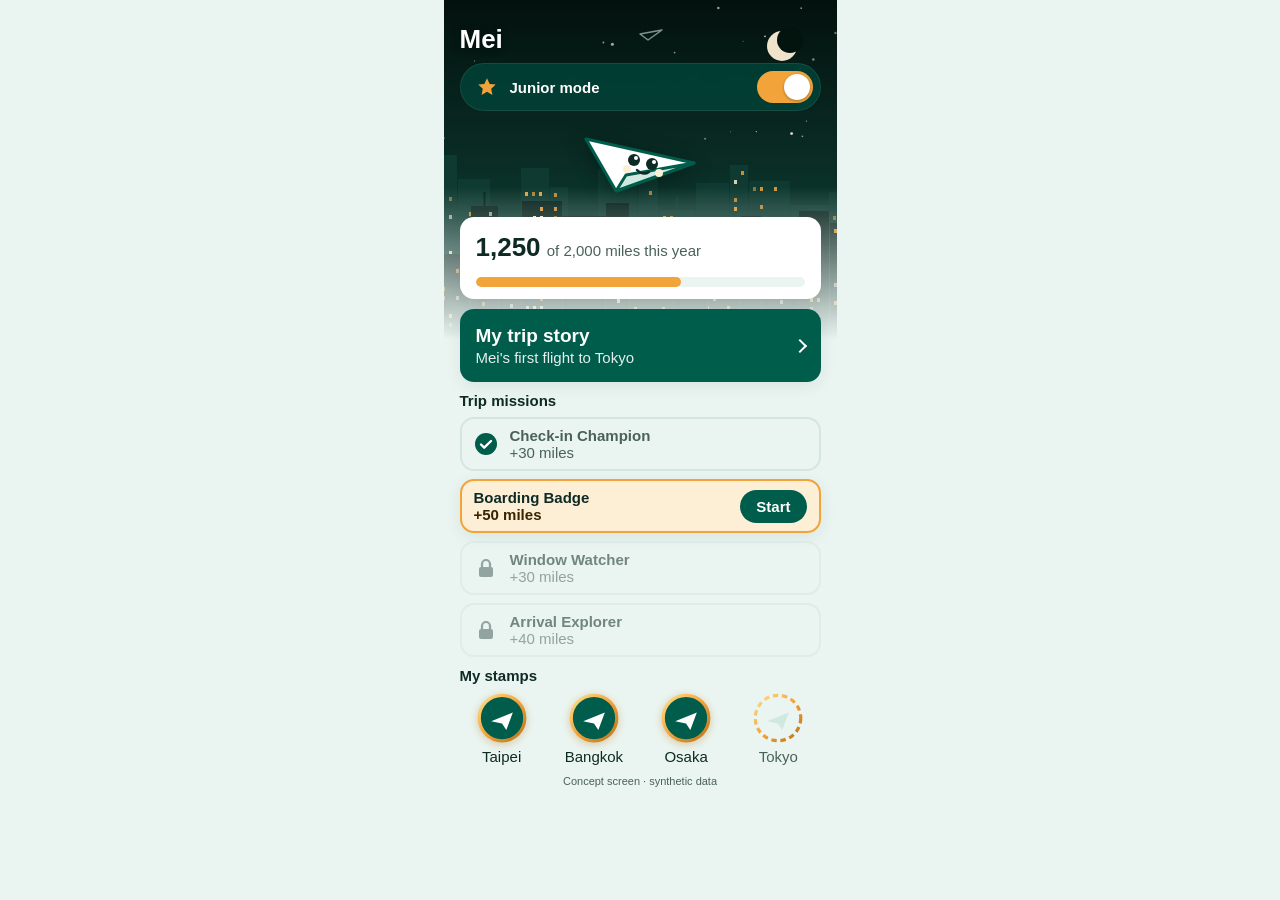
==== prototype/index.html @ 51169e26 "M1: home screen" ====
<!doctype html>
<html lang="en">
<head>
  <meta charset="utf-8">
  <meta name="viewport" content="width=device-width, initial-scale=1, viewport-fit=cover">
  <title>Little Explorers</title>
  <link rel="stylesheet" href="../shared/tokens.css">
  <script src="../shared/data.js"></script>
  <style>
    *, *::before, *::after { box-sizing: border-box; }
    html, body { overflow-x: hidden; }
    h1, h2, p, ul, figure { margin: 0; }
    ul { padding: 0; list-style: none; }
    a { color: inherit; text-decoration: none; -webkit-tap-highlight-color: transparent; }

    #app { max-width: 393px; margin: 0 auto; }
    [data-screen] { padding: var(--space-4) var(--space-4) var(--space-3); }
    [data-screen="home"]:not([hidden]) { display: flex; flex-direction: column; gap: 10px; }

    /* Night-city hero background, fading into the page */
    [data-screen="home"] { position: relative; }
    [data-screen="home"] > * { position: relative; z-index: 1; }
    [data-screen="home"] > .hero-bg {
      position: absolute; z-index: 0; top: 0; left: 0; width: 100%; height: 340px;
      -webkit-mask-image: linear-gradient(to bottom, #000 55%, transparent);
              mask-image: linear-gradient(to bottom, #000 55%, transparent);
    }

    /* Header */
    .hero { display: flex; flex-direction: column; gap: var(--space-2); padding-top: var(--space-2); }
    .member-name { font-size: var(--fs-xl); font-weight: 800; color: var(--text-on-primary); text-shadow: 0 2px 8px rgba(0,0,0,.4); }
    .mode-bar {
      display: flex; align-items: center; gap: var(--space-3);
      padding: var(--space-2) var(--space-2) var(--space-2) var(--space-4);
      border-radius: var(--radius-pill);
      background: rgba(0, 70, 58, .78); -webkit-backdrop-filter: blur(6px); backdrop-filter: blur(6px);
      box-shadow: inset 0 0 0 1px rgba(255,255,255,.08);
      color: var(--text-on-primary); font-size: var(--fs-md); font-weight: 700;
    }
    .mode-star { flex: none; }
    #mode-label { flex: 1; }

    /* Toggle switch */
    .switch {
      flex: none; position: relative; width: 56px; height: 32px; padding: 0; border: 0; cursor: pointer;
      border-radius: var(--radius-pill); background: rgba(255,255,255,.28);
      transition: background .2s ease; -webkit-tap-highlight-color: transparent;
    }
    .switch .knob {
      position: absolute; top: 3px; left: 3px; width: 26px; height: 26px; border-radius: 50%;
      background: #fff; box-shadow: 0 1px 3px rgba(0,0,0,.3); transition: transform .2s ease;
    }
    .switch[aria-checked="true"] { background: var(--color-accent); }
    .switch[aria-checked="true"] .knob { transform: translateX(24px); }
    .switch:focus-visible { outline: 2px solid #fff; outline-offset: 2px; }

    /* Junior mode off: dim the junior content */
    /* Fade card contents, not cards, so the hero never shows through */
    .miles-card, .story-card, .missions, .stamps { transition: filter .2s ease; }
    :is(.miles-card, .story-card, .missions, .stamps) > * { transition: opacity .2s ease; }
    .junior-off :is(.miles-card, .story-card, .missions, .stamps) { filter: grayscale(1); pointer-events: none; }
    .junior-off :is(.miles-card, .story-card, .missions, .stamps) > * { opacity: .4; }
    .junior-off .story-card { background: var(--color-border); color: var(--text-strong); box-shadow: none; }

    /* Pip */
    .companion { display: flex; justify-content: center; margin-top: calc(-1 * var(--space-1)); }
    .pip { filter: drop-shadow(0 4px 10px rgba(0,0,0,.35)); }
    .pip { display: block; width: 120px; height: auto; }

    /* Cards */
    .miles-card, .mission, .story-card { border-radius: var(--radius-md); }
    .miles-card { background: var(--color-card); box-shadow: var(--shadow-card); padding: var(--space-3) var(--space-4); }
    .miles-line { font-size: var(--fs-md); color: var(--text-muted); line-height: 1.4; }
    .miles-line strong { font-size: var(--fs-xl); font-weight: 800; color: var(--text-strong); margin-right: 2px; }
    .progress { margin-top: var(--space-3); height: 10px; border-radius: var(--radius-pill); background: var(--color-bg); overflow: hidden; }
    .progress-fill { height: 100%; border-radius: inherit; background: var(--color-accent); }

    .story-card {
      position: relative; display: block;
      background: var(--color-primary); color: var(--text-on-primary);
      padding: var(--space-4) var(--space-6) var(--space-4) var(--space-4);
      box-shadow: var(--shadow-card);
    }
    .story-card::after {
      content: ""; position: absolute; right: var(--space-4); top: 50%;
      width: 10px; height: 10px; border: solid currentColor; border-width: 0 2.5px 2.5px 0;
      transform: translateY(-50%) rotate(-45deg);
    }
    .story-card:active { background: var(--color-primary-dark); }
    .story-card h2 { font-size: var(--fs-lg); font-weight: 700; }
    .story-card p { font-size: var(--fs-md); opacity: .9; margin-top: 2px; }

    /* Section headings */
    .missions h2, .stamps h2 { font-size: var(--fs-md); font-weight: 700; color: var(--text-strong); margin-bottom: var(--space-2); }

    /* Missions */
    .mission-list { display: flex; flex-direction: column; gap: var(--space-2); }
    .mission {
      display: flex; align-items: center; gap: var(--space-3);
      min-height: 52px; padding: var(--space-2) var(--space-3);
      background: var(--color-card); border: 2px solid transparent;
    }
    .mission .icon { flex: none; }
    .mission-body { flex: 1; min-width: 0; display: flex; flex-direction: column; }
    .mission-title { font-size: var(--fs-md); font-weight: 600; color: var(--text-strong); }
    .mission-reward { font-size: var(--fs-md); color: var(--text-muted); }

    .mission--done { background: transparent; border-color: var(--color-border); }
    .mission--done .icon { color: var(--color-primary); }
    .mission--done .mission-title { color: var(--text-muted); }

    .mission--ready { background: var(--color-accent-soft); border-color: var(--color-accent); box-shadow: var(--shadow-card); }
    .mission--ready .mission-title { font-weight: 700; }
    .mission--ready .mission-reward { color: var(--text-on-accent); font-weight: 600; }
    .btn-start {
      flex: none; font-size: var(--fs-md); font-weight: 700;
      background: var(--color-primary); color: var(--text-on-primary);
      padding: var(--space-2) var(--space-4); border-radius: var(--radius-pill);
    }
    .btn-start:active { background: var(--color-primary-dark); }

    .mission--locked { background: transparent; border-color: var(--color-border); opacity: .55; }
    .mission--locked .icon { color: var(--text-muted); }

    /* Stamps */
    .stamp-row { display: grid; grid-template-columns: repeat(4, 1fr); gap: var(--space-2); }
    .stamp { display: flex; flex-direction: column; align-items: center; gap: var(--space-1); }
    .stamp-icon { width: 52px; height: 52px; overflow: visible; }
    .stamp-icon circle { stroke: url(#gold); stroke-width: 3; }
    .stamp--collected .stamp-icon { filter: drop-shadow(0 2px 4px rgba(184,116,26,.35)); }
    .stamp--collected .stamp-icon circle { fill: var(--color-primary); }
    .stamp--collected .stamp-icon path { fill: var(--text-on-primary); }
    .stamp--open .stamp-icon circle { fill: none; stroke-dasharray: 5 3.5; }
    .stamp--open .stamp-icon path { fill: var(--color-primary-soft); }
    .stamp-city { font-size: var(--fs-md); color: var(--text-strong); }
    .stamp--open .stamp-city { color: var(--text-muted); }

    .concept { text-align: center; font-size: var(--fs-xs); color: var(--text-muted); }
  </style>
</head>
<body>
<svg width="0" height="0" style="position:absolute" aria-hidden="true">
  <defs>
    <linearGradient id="gold" x1="0" y1="0" x2="1" y2="1">
      <stop offset="0" stop-color="#ffe08a"/>
      <stop offset=".5" stop-color="#f2a33a"/>
      <stop offset="1" stop-color="#b8741a"/>
    </linearGradient>
  </defs>
</svg>
<main id="app">

  <!-- ===== #home ===== -->
  <section data-screen="home" hidden>
    <svg class="hero-bg" viewBox="0 0 393 340" preserveAspectRatio="xMidYMin slice" aria-hidden="true">
      <defs>
        <linearGradient id="sky" x1="0" y1="0" x2="0" y2="1">
          <stop offset="0" stop-color="#03110d"/>
          <stop offset=".55" stop-color="#0a3129"/>
          <stop offset="1" stop-color="#14503f"/>
        </linearGradient>
      </defs>
      <rect width="393" height="340" fill="url(#sky)"/>
      <g class="stars" fill="#fdeed6"></g>
      <circle cx="338" cy="46" r="15" fill="#fdeed6" opacity=".95"/>
      <circle cx="346" cy="40" r="13" fill="#03130e"/>
      <g fill="none" stroke="#cfe8e0" stroke-width="1.4" stroke-linejoin="round" opacity=".6">
        <path d="M196 34 l22 -4 l-14 10 z"/>
      </g>
      <g class="city"></g>
    </svg>

    <header class="hero">
      <h1 class="member-name" data-bind="member.name"></h1>
      <div class="mode-bar">
        <svg class="mode-star" viewBox="0 0 24 24" width="22" height="22" aria-hidden="true"><path d="M12 2.5l2.9 6.1 6.6.8-4.9 4.6 1.3 6.6L12 17.3l-5.9 3.3 1.3-6.6-4.9-4.6 6.6-.8z" fill="#f2a33a"/></svg>
        <span id="mode-label" data-bind="labels.juniorMode"></span>
        <button class="switch" type="button" role="switch" aria-checked="true" aria-labelledby="mode-label"><span class="knob"></span></button>
      </div>
    </header>

    <figure class="companion">
      <svg class="pip" viewBox="0 0 120 90" width="120" role="img">
        <polygon points="6,22 114,46 36,74" fill="#fff" stroke="#005d4b" stroke-width="3" stroke-linejoin="round"/>
        <polygon points="36,74 114,46 46,58" fill="#cfe8e0" stroke="#005d4b" stroke-width="3" stroke-linejoin="round"/>
        <circle cx="47" cy="52" r="4" fill="#fdeed6"/>
        <circle cx="79" cy="56" r="4" fill="#fdeed6"/>
        <circle cx="54" cy="43" r="6" fill="#0f2a24"/>
        <circle cx="72" cy="47" r="6" fill="#0f2a24"/>
        <circle cx="56" cy="41" r="2" fill="#fff"/>
        <circle cx="74" cy="45" r="2" fill="#fff"/>
        <path d="M57 53 Q63 59 69 55" fill="none" stroke="#0f2a24" stroke-width="2.4" stroke-linecap="round"/>
      </svg>
    </figure>

    <section class="miles-card">
      <p class="miles-line">
        <strong data-bind="miles.before"></strong>
        <span data-bind="labels.milesOf"></span>
        <span data-bind="miles.annualCap"></span>
        <span data-bind="labels.milesThisYear"></span>
      </p>
      <div class="progress" role="progressbar" aria-valuemin="0"><div class="progress-fill"></div></div>
    </section>

    <a class="story-card" href="#story">
      <h2 data-bind="labels.tripStory"></h2>
      <p data-bind="trip.label"></p>
    </a>

    <section class="missions">
      <h2 data-bind="labels.missionsTitle"></h2>
      <ul class="mission-list"></ul>
    </section>

    <section class="stamps">
      <h2 data-bind="labels.stampsTitle"></h2>
      <ul class="stamp-row"></ul>
    </section>

    <p class="concept" data-bind="labels.concept"></p>
  </section>

  <!-- ===== #story (later milestone) ===== -->
  <section data-screen="story" hidden></section>

  <!-- ===== #mission (later milestone) ===== -->
  <section data-screen="mission" hidden></section>

</main>

<script>
(function () {
  var D = window.DATA;
  var SCREENS = ["home", "story", "mission"];

  var ICONS = {
    done: '<svg class="icon" viewBox="0 0 24 24" width="24" height="24" aria-hidden="true"><circle cx="12" cy="12" r="11" fill="currentColor"/><path d="M7 12.5l3.2 3.2L17 9" fill="none" stroke="#fff" stroke-width="2.4" stroke-linecap="round" stroke-linejoin="round"/></svg>',
    locked: '<svg class="icon" viewBox="0 0 24 24" width="24" height="24" aria-hidden="true"><rect x="5" y="11" width="14" height="10" rx="2" fill="currentColor"/><path d="M8 11V8a4 4 0 0 1 8 0v3" fill="none" stroke="currentColor" stroke-width="2.2"/></svg>',
    ready: '',
    stamp: '<svg class="stamp-icon" viewBox="0 0 48 48" width="48" height="48" aria-hidden="true"><circle cx="24" cy="24" r="21"/><path d="M14 27l20-8-6 16-4-6z"/></svg>'
  };

  function get(path) {
    return path.split(".").reduce(function (o, k) { return o == null ? o : o[k]; }, D);
  }

  function el(tag, cls, text) {
    var n = document.createElement(tag);
    if (cls) n.className = cls;
    if (text != null) n.textContent = text;
    return n;
  }

  function renderHome() {
    var root = document.querySelector('[data-screen="home"]');

    root.querySelectorAll("[data-bind]").forEach(function (n) {
      var v = get(n.getAttribute("data-bind"));
      n.textContent = typeof v === "number" ? v.toLocaleString("en") : v;
    });

    root.querySelector(".pip").setAttribute("aria-label", D.companion.name);

    var bar = root.querySelector(".progress");
    bar.setAttribute("aria-valuenow", D.miles.before);
    bar.setAttribute("aria-valuemax", D.miles.annualCap);
    bar.firstElementChild.style.width = (D.miles.before / D.miles.annualCap * 100) + "%";

    var list = root.querySelector(".mission-list");
    list.innerHTML = "";
    D.missions.forEach(function (m) {
      var li = el("li", "mission mission--" + m.status);
      li.innerHTML = ICONS[m.status] || "";
      var body = el("div", "mission-body");
      body.appendChild(el("span", "mission-title", m.title));
      body.appendChild(el("span", "mission-reward", "+" + m.reward + " " + D.labels.milesUnit));
      li.appendChild(body);
      if (m.status === "ready") {
        var btn = el("a", "btn-start", D.labels.start);
        btn.href = "#mission";
        li.appendChild(btn);
      }
      list.appendChild(li);
    });

    var row = root.querySelector(".stamp-row");
    row.innerHTML = "";
    D.stamps.forEach(function (s) {
      var li = el("li", "stamp " + (s.collected ? "stamp--collected" : "stamp--open"));
      li.innerHTML = ICONS.stamp;
      li.appendChild(el("span", "stamp-city", s.city));
      row.appendChild(li);
    });
  }

  // Night-city skyline: deterministic pseudo-random so every load looks the same
  function drawCity() {
    var svg = document.querySelector(".hero-bg");
    if (!svg || svg.getAttribute("data-drawn")) return;
    var seed = 7;
    function rnd() { seed = (seed * 16807) % 2147483647; return seed / 2147483647; }
    var NS = "http://www.w3.org/2000/svg";
    function add(parent, tag, attrs) {
      var n = document.createElementNS(NS, tag);
      for (var k in attrs) n.setAttribute(k, attrs[k]);
      parent.appendChild(n);
      return n;
    }

    var stars = svg.querySelector(".stars");
    for (var i = 0; i < 26; i++) {
      add(stars, "circle", { cx: (rnd() * 393).toFixed(1), cy: (rnd() * 150).toFixed(1),
        r: (0.5 + rnd() * 1.1).toFixed(2), opacity: (0.35 + rnd() * 0.6).toFixed(2) });
    }

    var city = svg.querySelector(".city");
    [{ fill: "#0e3a31", base: 190, spread: 70, lit: 0.18 },
     { fill: "#05201a", base: 230, spread: 80, lit: 0.3 }].forEach(function (layer) {
      var g = add(city, "g", { fill: layer.fill });
      var x = -6;
      while (x < 393) {
        var w = 18 + Math.floor(rnd() * 26);
        var top = layer.base + Math.floor(rnd() * layer.spread) - layer.spread / 2;
        add(g, "rect", { x: x, y: top, width: w, height: 340 - top });
        if (rnd() < 0.15) add(g, "rect", { x: x + w / 2 - 1, y: top - 14, width: 2, height: 14 });
        for (var wy = top + 6; wy < 330; wy += 9) {
          for (var wx = x + 4; wx < x + w - 5; wx += 7) {
            if (rnd() < layer.lit) {
              add(g, "rect", { x: wx, y: wy, width: 3, height: 4,
                fill: rnd() < 0.7 ? "#f2a33a" : "#fdeed6", opacity: (0.5 + rnd() * 0.5).toFixed(2) });
            }
          }
        }
        x += w + 1;
      }
    });
    svg.setAttribute("data-drawn", "1");
  }

  var juniorOn = true;
  function applyJunior() {
    var home = document.querySelector('[data-screen="home"]');
    home.classList.toggle("junior-off", !juniorOn);
    home.querySelector(".switch").setAttribute("aria-checked", String(juniorOn));
  }
  document.addEventListener("click", function (e) {
    if (!e.target.closest(".switch")) return;
    juniorOn = !juniorOn;
    applyJunior();
  });

  function show() {
    var name = location.hash.slice(1);
    if (SCREENS.indexOf(name) === -1) name = "home";
    document.querySelectorAll("[data-screen]").forEach(function (s) {
      s.hidden = s.getAttribute("data-screen") !== name;
    });
    if (name === "home") { drawCity(); renderHome(); applyJunior(); }
    window.scrollTo(0, 0);
  }

  document.addEventListener("DOMContentLoaded", show);
  window.addEventListener("hashchange", show);
})();
</script>
</body>
</html>
---- shared/tokens.css ----
/* Little Explorers design tokens (concept prototype) */
:root {
  /* Brand palette */
  --color-primary: #005d4b;        /* deep green */
  --color-primary-dark: #00463a;
  --color-primary-soft: #cfe8e0;
  --color-bg: #eaf5f1;             /* light mint */
  --color-card: #ffffff;
  --color-accent: #f2a33a;         /* warm amber: rewards / miles */
  --color-accent-soft: #fdeed6;
  --color-border: #d3e6df;

  /* Text */
  --text-strong: #0f2a24;
  --text-body: #26403a;
  --text-muted: #4a615b;
  --text-on-primary: #ffffff;
  --text-on-accent: #3a2400;

  /* Radius */
  --radius-sm: 8px;
  --radius-md: 14px;
  --radius-lg: 22px;
  --radius-pill: 999px;

  /* Spacing scale */
  --space-1: 4px;
  --space-2: 8px;
  --space-3: 12px;
  --space-4: 16px;
  --space-5: 24px;
  --space-6: 32px;

  /* Elevation */
  --shadow-card: 0 4px 16px rgba(15, 42, 36, 0.08);

  /* Type */
  --font-sans: -apple-system, "Segoe UI", Roboto, sans-serif;
  --fs-xs: 11px;
  --fs-sm: 13px;
  --fs-md: 15px;
  --fs-lg: 19px;
  --fs-xl: 26px;
}

body {
  margin: 0;
  font-family: var(--font-sans);
  font-size: var(--fs-md);
  background: var(--color-bg);
  color: var(--text-body);
  -webkit-font-smoothing: antialiased;
}
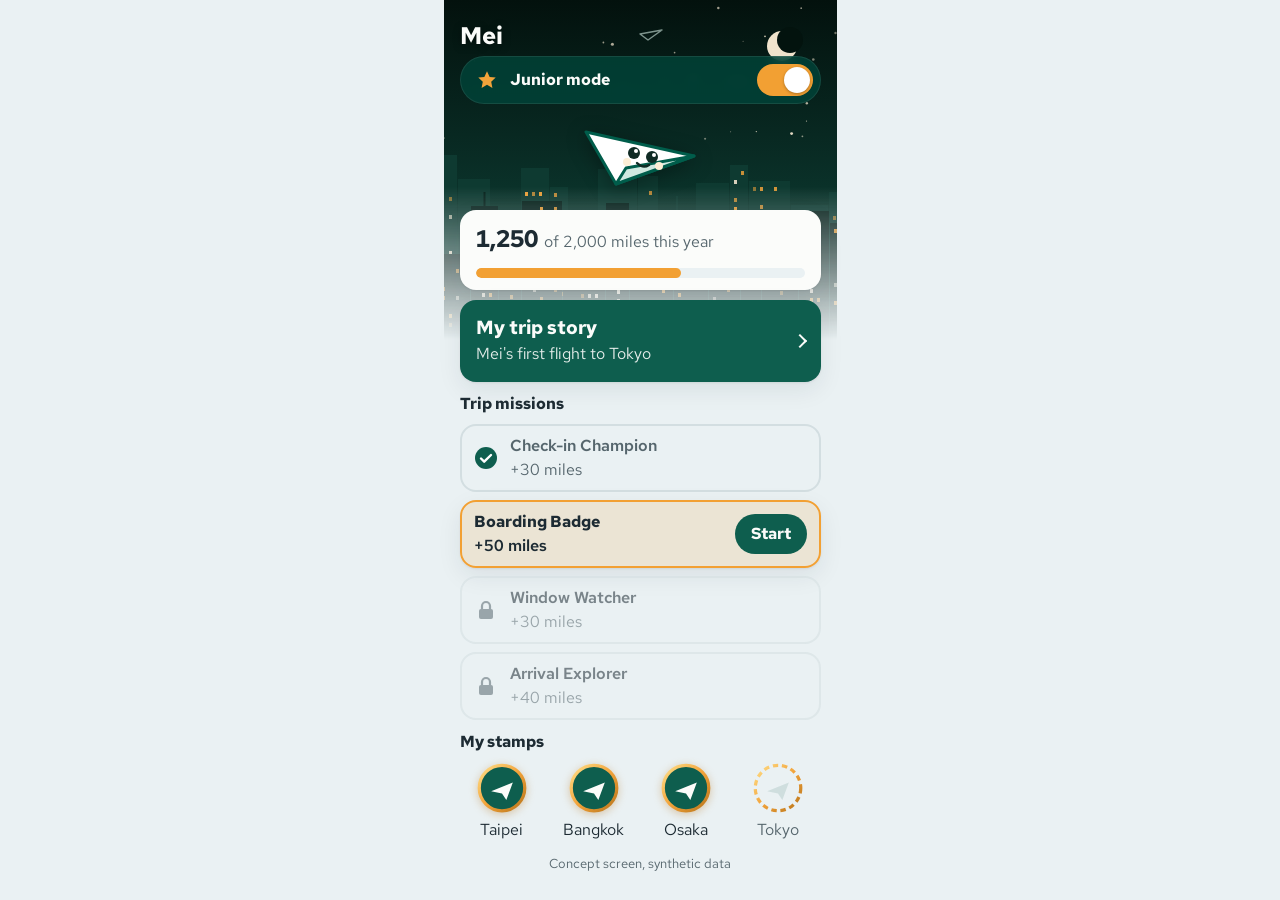
==== commit 8dd85017: "design: DESIGN.md, fonts, tokens" ====
--- a/prototype/index.html
+++ b/prototype/index.html
@@ -3,7 +3,12 @@
 <head>
   <meta charset="utf-8">
   <meta name="viewport" content="width=device-width, initial-scale=1, viewport-fit=cover">
+  <meta name="apple-mobile-web-app-capable" content="yes">
+  <meta name="mobile-web-app-capable" content="yes">
+  <meta name="apple-mobile-web-app-status-bar-style" content="black-translucent">
+  <meta name="theme-color" content="#03110d">
   <title>Little Explorers</title>
+  <link rel="stylesheet" href="../shared/fonts.css">
   <link rel="stylesheet" href="../shared/tokens.css">
   <script src="../shared/data.js"></script>
   <style>
@@ -14,14 +19,33 @@
     a { color: inherit; text-decoration: none; -webkit-tap-highlight-color: transparent; }
 
     #app { max-width: 393px; margin: 0 auto; }
-    [data-screen] { padding: var(--space-4) var(--space-4) var(--space-3); }
+    /* Safe-area aware padding: env() is 0 in a normal browser, so layout is unchanged there */
+    [data-screen] {
+      padding:
+        calc(var(--space-4) + env(safe-area-inset-top, 0px))
+        max(var(--space-4), env(safe-area-inset-right, 0px))
+        calc(var(--space-3) + env(safe-area-inset-bottom, 0px))
+        max(var(--space-4), env(safe-area-inset-left, 0px));
+    }
+
+    /* 200ms slide between screens */
+    @keyframes slide-fwd { from { transform: translateX(40px); opacity: 0; } to { transform: none; opacity: 1; } }
+    @keyframes slide-back { from { transform: translateX(-40px); opacity: 0; } to { transform: none; opacity: 1; } }
+    .slide-fwd { animation: slide-fwd .2s ease-out; }
+    .slide-back { animation: slide-back .2s ease-out; }
+    @media (prefers-reduced-motion: reduce) { .slide-fwd, .slide-back { animation: none; } }
+
+    /* Subtle pressed state on everything tappable */
+    .story-card, .btn-start, .btn-back, .btn-done, .switch { transition: transform .1s ease, background .2s ease; }
+    :is(.story-card, .btn-start, .btn-back, .btn-done, .switch):active { transform: scale(.97); }
+    .btn-back:active { background: var(--color-border); }
     [data-screen="home"]:not([hidden]) { display: flex; flex-direction: column; gap: 10px; }
 
     /* Night-city hero background, fading into the page */
     [data-screen="home"] { position: relative; }
     [data-screen="home"] > * { position: relative; z-index: 1; }
     [data-screen="home"] > .hero-bg {
-      position: absolute; z-index: 0; top: 0; left: 0; width: 100%; height: 340px;
+      position: absolute; z-index: 0; top: 0; left: 0; width: 100%; height: calc(340px + env(safe-area-inset-top, 0px));
       -webkit-mask-image: linear-gradient(to bottom, #000 55%, transparent);
               mask-image: linear-gradient(to bottom, #000 55%, transparent);
     }
@@ -135,7 +159,41 @@
     .stamp-city { font-size: var(--fs-md); color: var(--text-strong); }
     .stamp--open .stamp-city { color: var(--text-muted); }
 
-    .concept { text-align: center; font-size: var(--fs-xs); color: var(--text-muted); }
+    .concept { text-align: center; font-size: var(--fs-sm); color: var(--text-muted); }
+
+    /* Story */
+    [data-screen="story"]:not([hidden]),
+    [data-screen="mission"]:not([hidden]) { display: flex; flex-direction: column; gap: var(--space-4); }
+    .btn-back {
+      align-self: flex-start; display: inline-flex; align-items: center; gap: var(--space-2);
+      min-height: 44px; padding: var(--space-2) var(--space-4) var(--space-2) var(--space-3);
+      border-radius: var(--radius-pill); background: var(--color-card); box-shadow: var(--shadow-card);
+      font-size: var(--fs-md); font-weight: 700; color: var(--text-strong);
+    }
+    .btn-back::before {
+      content: ""; width: 9px; height: 9px; border: solid currentColor; border-width: 0 0 2.5px 2.5px;
+      transform: rotate(45deg); margin-left: 4px;
+    }
+    .story-art svg { display: block; width: 100%; height: auto; border-radius: var(--radius-md); box-shadow: var(--shadow-card); }
+    .story-title { font-size: var(--fs-xl); font-weight: 800; color: var(--text-strong); line-height: 1.2; }
+    .story-text { font-size: 21px; line-height: 1.55; color: var(--text-strong); }
+
+    /* Mission complete */
+    .mission-hero { display: flex; flex-direction: column; align-items: center; gap: var(--space-3); text-align: center; padding-top: var(--space-6); }
+    .burst { filter: drop-shadow(0 6px 14px rgba(184,116,26,.35)); }
+    .mission-heading { font-size: var(--fs-xl); font-weight: 800; color: var(--text-strong); line-height: 1.2; }
+    .reward-badge {
+      font-size: var(--fs-lg); font-weight: 800; color: var(--text-on-accent);
+      background: var(--color-accent-soft); border: 2px solid var(--color-accent);
+      padding: var(--space-2) var(--space-4); border-radius: var(--radius-pill);
+    }
+    .miles-count { font-variant-numeric: tabular-nums; }
+    .btn-done {
+      display: flex; align-items: center; justify-content: center; min-height: 52px;
+      font-size: var(--fs-lg); font-weight: 700; border-radius: var(--radius-pill);
+      background: var(--color-primary); color: var(--text-on-primary); box-shadow: var(--shadow-card);
+    }
+    .btn-done:active { background: var(--color-primary-dark); }
   </style>
 </head>
 <body>
@@ -221,11 +279,82 @@
     <p class="concept" data-bind="labels.concept"></p>
   </section>
 
-  <!-- ===== #story (later milestone) ===== -->
-  <section data-screen="story" hidden></section>
-
-  <!-- ===== #mission (later milestone) ===== -->
-  <section data-screen="mission" hidden></section>
+  <!-- ===== #story ===== -->
+  <section data-screen="story" hidden>
+    <a class="btn-back" href="#home" data-bind="labels.back"></a>
+
+    <figure class="story-art">
+      <svg viewBox="0 0 361 220" role="img">
+        <defs>
+          <linearGradient id="day-sky" x1="0" y1="0" x2="0" y2="1">
+            <stop offset="0" stop-color="#7cc6e0"/>
+            <stop offset="1" stop-color="#d9f0f4"/>
+          </linearGradient>
+        </defs>
+        <rect width="361" height="220" fill="url(#day-sky)"/>
+        <circle cx="306" cy="44" r="22" fill="#ffe08a"/>
+        <g fill="#fff" opacity=".7">
+          <ellipse cx="70" cy="60" rx="34" ry="11"/>
+          <ellipse cx="92" cy="52" rx="20" ry="12"/>
+          <ellipse cx="236" cy="96" rx="28" ry="9"/>
+        </g>
+        <!-- Pip, tilted upward, with a little motion trail -->
+        <g fill="none" stroke="#fff" stroke-width="3" stroke-linecap="round" stroke-dasharray="2 9" opacity=".9">
+          <path d="M30 150 Q80 120 120 128"/>
+        </g>
+        <g class="story-pip" transform="translate(112 74) rotate(-12 60 45)">
+          <polygon points="6,22 114,46 36,74" fill="#fff" stroke="#005d4b" stroke-width="3" stroke-linejoin="round"/>
+          <polygon points="36,74 114,46 46,58" fill="#cfe8e0" stroke="#005d4b" stroke-width="3" stroke-linejoin="round"/>
+          <circle cx="47" cy="52" r="4" fill="#fdeed6"/>
+          <circle cx="79" cy="56" r="4" fill="#fdeed6"/>
+          <circle cx="54" cy="43" r="6" fill="#0f2a24"/>
+          <circle cx="72" cy="47" r="6" fill="#0f2a24"/>
+          <circle cx="56" cy="41" r="2" fill="#fff"/>
+          <circle cx="74" cy="45" r="2" fill="#fff"/>
+          <path d="M57 53 Q63 59 69 55" fill="none" stroke="#0f2a24" stroke-width="2.4" stroke-linecap="round"/>
+        </g>
+        <g fill="#fff">
+          <ellipse cx="40" cy="214" rx="70" ry="30"/>
+          <ellipse cx="130" cy="200" rx="56" ry="30"/>
+          <ellipse cx="220" cy="214" rx="64" ry="28"/>
+          <ellipse cx="310" cy="202" rx="66" ry="32"/>
+          <rect y="206" width="361" height="14"/>
+        </g>
+      </svg>
+    </figure>
+
+    <h1 class="story-title" data-bind="story.title"></h1>
+    <p class="story-text" data-bind="story.text"></p>
+
+    <p class="concept" data-bind="labels.concept"></p>
+  </section>
+
+  <!-- ===== #mission ===== -->
+  <section data-screen="mission" hidden>
+    <div class="mission-hero">
+      <svg class="burst" viewBox="0 0 120 120" width="120" height="120" aria-hidden="true">
+        <circle cx="60" cy="60" r="50" fill="url(#gold)"/>
+        <circle cx="60" cy="60" r="40" fill="var(--color-primary)"/>
+        <path d="M42 61l12 12 24-26" fill="none" stroke="#fff" stroke-width="8" stroke-linecap="round" stroke-linejoin="round"/>
+      </svg>
+      <h1 class="mission-heading" data-bind="labels.missionComplete"></h1>
+      <span class="reward-badge"></span>
+    </div>
+
+    <section class="miles-card">
+      <p class="miles-line">
+        <strong class="miles-count"></strong>
+        <span data-bind="labels.milesOf"></span>
+        <span data-bind="miles.annualCap"></span>
+        <span data-bind="labels.milesThisYear"></span>
+      </p>
+      <div class="progress" role="progressbar" aria-valuemin="0"><div class="progress-fill"></div></div>
+    </section>
+
+    <a class="btn-done" href="#home" data-bind="labels.done"></a>
+
+    <p class="concept" data-bind="labels.concept"></p>
+  </section>
 
 </main>
 
@@ -252,31 +381,46 @@
     return n;
   }
 
+  function fmt(n) { return n.toLocaleString("en"); }
+
+  function bind(root) {
+    root.querySelectorAll("[data-bind]").forEach(function (n) {
+      var v = get(n.getAttribute("data-bind"));
+      n.textContent = typeof v === "number" ? fmt(v) : v;
+    });
+  }
+
+  function setMiles(root, miles) {
+    var bar = root.querySelector(".progress");
+    bar.setAttribute("aria-valuenow", miles);
+    bar.setAttribute("aria-valuemax", D.miles.annualCap);
+    bar.firstElementChild.style.width = (miles / D.miles.annualCap * 100) + "%";
+  }
+
+  // Set once the boarding mission screen has been shown
+  var boardingDone = false;
+
   function renderHome() {
     var root = document.querySelector('[data-screen="home"]');
-
-    root.querySelectorAll("[data-bind]").forEach(function (n) {
-      var v = get(n.getAttribute("data-bind"));
-      n.textContent = typeof v === "number" ? v.toLocaleString("en") : v;
-    });
+    bind(root);
 
     root.querySelector(".pip").setAttribute("aria-label", D.companion.name);
 
-    var bar = root.querySelector(".progress");
-    bar.setAttribute("aria-valuenow", D.miles.before);
-    bar.setAttribute("aria-valuemax", D.miles.annualCap);
-    bar.firstElementChild.style.width = (D.miles.before / D.miles.annualCap * 100) + "%";
+    var miles = boardingDone ? D.miles.after : D.miles.before;
+    root.querySelector('.miles-line strong').textContent = fmt(miles);
+    setMiles(root, miles);
 
     var list = root.querySelector(".mission-list");
     list.innerHTML = "";
     D.missions.forEach(function (m) {
-      var li = el("li", "mission mission--" + m.status);
-      li.innerHTML = ICONS[m.status] || "";
+      var status = boardingDone && m.id === "boarding" ? "done" : m.status;
+      var li = el("li", "mission mission--" + status);
+      li.innerHTML = ICONS[status] || "";
       var body = el("div", "mission-body");
       body.appendChild(el("span", "mission-title", m.title));
       body.appendChild(el("span", "mission-reward", "+" + m.reward + " " + D.labels.milesUnit));
       li.appendChild(body);
-      if (m.status === "ready") {
+      if (status === "ready") {
         var btn = el("a", "btn-start", D.labels.start);
         btn.href = "#mission";
         li.appendChild(btn);
@@ -338,6 +482,39 @@
     svg.setAttribute("data-drawn", "1");
   }
 
+  function renderStory() {
+    var root = document.querySelector('[data-screen="story"]');
+    bind(root);
+    root.querySelector(".story-art svg").setAttribute("aria-label", D.companion.name);
+  }
+
+  // Miles counter: before -> after over ~1.2s, replayed on every visit
+  var COUNT_MS = 1200;
+  var countFrame = 0;
+  function renderMission() {
+    var root = document.querySelector('[data-screen="mission"]');
+    bind(root);
+    root.querySelector(".reward-badge").textContent = "+" + fmt(D.miles.missionReward) + " " + D.labels.milesUnit;
+    boardingDone = true;
+
+    var from = D.miles.before, to = D.miles.after;
+    var count = root.querySelector(".miles-count");
+    function paint(v) { count.textContent = fmt(v); setMiles(root, v); }
+
+    cancelAnimationFrame(countFrame);
+    paint(from);
+    if (window.matchMedia("(prefers-reduced-motion: reduce)").matches) { paint(to); return; }
+    var start = null;
+    function step(t) {
+      if (start === null) start = t;
+      var p = Math.min((t - start) / COUNT_MS, 1);
+      var eased = 1 - Math.pow(1 - p, 3);
+      paint(p < 1 ? Math.round(from + (to - from) * eased) : to);
+      if (p < 1) countFrame = requestAnimationFrame(step);
+    }
+    countFrame = requestAnimationFrame(step);
+  }
+
   var juniorOn = true;
   function applyJunior() {
     var home = document.querySelector('[data-screen="home"]');
@@ -350,13 +527,26 @@
     applyJunior();
   });
 
+  // iOS Safari only applies :active when a touch listener exists
+  document.addEventListener("touchstart", function () {}, { passive: true });
+
+  var current = null;
   function show() {
     var name = location.hash.slice(1);
     if (SCREENS.indexOf(name) === -1) name = "home";
+    // Slide in from the right going deeper, from the left going back home; no slide on first load
+    var slide = current && current !== name ? (name === "home" ? "slide-back" : "slide-fwd") : "";
+    current = name;
     document.querySelectorAll("[data-screen]").forEach(function (s) {
-      s.hidden = s.getAttribute("data-screen") !== name;
+      var on = s.getAttribute("data-screen") === name;
+      s.hidden = !on;
+      s.classList.remove("slide-fwd", "slide-back");
+      if (on && slide) { void s.offsetWidth; s.classList.add(slide); }
     });
+    cancelAnimationFrame(countFrame);
     if (name === "home") { drawCity(); renderHome(); applyJunior(); }
+    if (name === "story") renderStory();
+    if (name === "mission") renderMission();
     window.scrollTo(0, 0);
   }
 
--- a/shared/fonts.css
+++ b/shared/fonts.css
@@ -0,0 +1,22 @@
+/* Red Hat superfamily, self-hosted. SIL Open Font License: see fonts/OFL.txt */
+@font-face {
+  font-family: "Red Hat Display";
+  src: url("fonts/RedHatDisplay-VF.ttf") format("truetype");
+  font-weight: 300 900;
+  font-style: normal;
+  font-display: swap;
+}
+@font-face {
+  font-family: "Red Hat Text";
+  src: url("fonts/RedHatText-VF.ttf") format("truetype");
+  font-weight: 300 700;
+  font-style: normal;
+  font-display: swap;
+}
+@font-face {
+  font-family: "Red Hat Mono";
+  src: url("fonts/RedHatMono-VF.ttf") format("truetype");
+  font-weight: 300 700;
+  font-style: normal;
+  font-display: swap;
+}
--- a/shared/tokens.css
+++ b/shared/tokens.css
@@ -1,53 +1,84 @@
-/* Little Explorers design tokens (concept prototype) */
+/* Little Explorers design tokens (concept prototype). Source of truth: DESIGN.md */
 :root {
-  /* Brand palette */
-  --color-primary: #005d4b;        /* deep green */
-  --color-primary-dark: #00463a;
-  --color-primary-soft: #cfe8e0;
-  --color-bg: #eaf5f1;             /* light mint */
-  --color-card: #ffffff;
-  --color-accent: #f2a33a;         /* warm amber: rewards / miles */
-  --color-accent-soft: #fdeed6;
-  --color-border: #d3e6df;
+  /* Palette: use only these */
+  --sky: #EAF1F3;        /* app background */
+  --paper: #FBFCFA;      /* document surfaces only */
+  --jade: #0E5E4E;       /* structure: buttons, active states, Pip outline */
+  --ink: #1D2B33;        /* headings and body */
+  --ink-soft: #56666D;   /* secondary text, never lighter */
+  --miles: #F2A033;      /* miles and rewards only */
+  --stamp: #2E4C9E;      /* passport stamp ink only */
+  --line: #D3DEE1;       /* dividers, tear lines, empty stamps */
 
-  /* Text */
-  --text-strong: #0f2a24;
-  --text-body: #26403a;
-  --text-muted: #4a615b;
-  --text-on-primary: #ffffff;
-  --text-on-accent: #3a2400;
+  /* Same-category tints (backgrounds only) */
+  --jade-tint: rgba(14, 94, 78, 0.12);
+  --miles-tint: rgba(242, 160, 51, 0.16);
+  --jade-pressed: color-mix(in srgb, var(--jade) 85%, var(--ink));
 
-  /* Radius */
-  --radius-sm: 8px;
-  --radius-md: 14px;
-  --radius-lg: 22px;
+  /* Legacy names, pointed at the new palette */
+  --color-primary: var(--jade);
+  --color-primary-dark: var(--jade-pressed);
+  --color-primary-soft: var(--jade-tint);
+  --color-bg: var(--sky);
+  --color-card: var(--paper);
+  --color-accent: var(--miles);
+  --color-accent-soft: var(--miles-tint);
+  --color-border: var(--line);
+  --text-strong: var(--ink);
+  --text-body: var(--ink);
+  --text-muted: var(--ink-soft);
+  --text-on-primary: var(--paper);
+  --text-on-accent: var(--ink);
+
+  /* Radius: two only */
+  --radius-doc: 16px;
   --radius-pill: 999px;
+  --radius-md: var(--radius-doc);
 
-  /* Spacing scale */
-  --space-1: 4px;
+  /* Spacing: 8 / 12 / 16 / 24 / 32 / 48 */
+  --space-1: 4px;        /* off-scale, kept until the redesign removes it */
   --space-2: 8px;
   --space-3: 12px;
   --space-4: 16px;
   --space-5: 24px;
   --space-6: 32px;
+  --space-7: 48px;
+  --gutter: 20px;
 
-  /* Elevation */
-  --shadow-card: 0 4px 16px rgba(15, 42, 36, 0.08);
+  /* One shadow, documents only */
+  --shadow-doc: 0 1px 2px rgba(29, 43, 51, .08), 0 8px 24px rgba(29, 43, 51, .08);
+  --shadow-card: var(--shadow-doc);
 
-  /* Type */
-  --font-sans: -apple-system, "Segoe UI", Roboto, sans-serif;
-  --fs-xs: 11px;
-  --fs-sm: 13px;
-  --fs-md: 15px;
-  --fs-lg: 19px;
-  --fs-xl: 26px;
+  /* Type families */
+  --font-display: "Red Hat Display", system-ui, sans-serif;
+  --font-text: "Red Hat Text", system-ui, sans-serif;
+  --font-mono: "Red Hat Mono", ui-monospace, monospace;
+  --font-sans: var(--font-text);
+
+  /* Type scale: size / line height */
+  --fs-display: 34px; --lh-display: 40px;   /* 800, Display, max one per screen */
+  --fs-title: 24px;   --lh-title: 30px;     /* 700, Display */
+  --fs-heading: 19px; --lh-heading: 26px;   /* 700, Display */
+  --fs-body: 16px;    --lh-body: 24px;      /* 400 / 500, Text */
+  --fs-small: 13px;   --lh-small: 18px;     /* 500, Text: captions, concept label */
+  --fs-flight: 15px;  --lh-flight: 20px;    /* 500, Mono, 0.04em */
+  --fs-airport: 28px; --lh-airport: 32px;   /* 600, Mono */
+  --tracking-flight: 0.04em;
+
+  /* Legacy size names */
+  --fs-sm: var(--fs-small);
+  --fs-md: var(--fs-body);
+  --fs-lg: var(--fs-heading);
+  --fs-xl: var(--fs-title);
 }
 
 body {
   margin: 0;
-  font-family: var(--font-sans);
-  font-size: var(--fs-md);
-  background: var(--color-bg);
-  color: var(--text-body);
+  font-family: var(--font-text);
+  font-size: var(--fs-body);
+  line-height: var(--lh-body);
+  font-variant-numeric: tabular-nums;
+  background: var(--sky);
+  color: var(--ink);
   -webkit-font-smoothing: antialiased;
 }
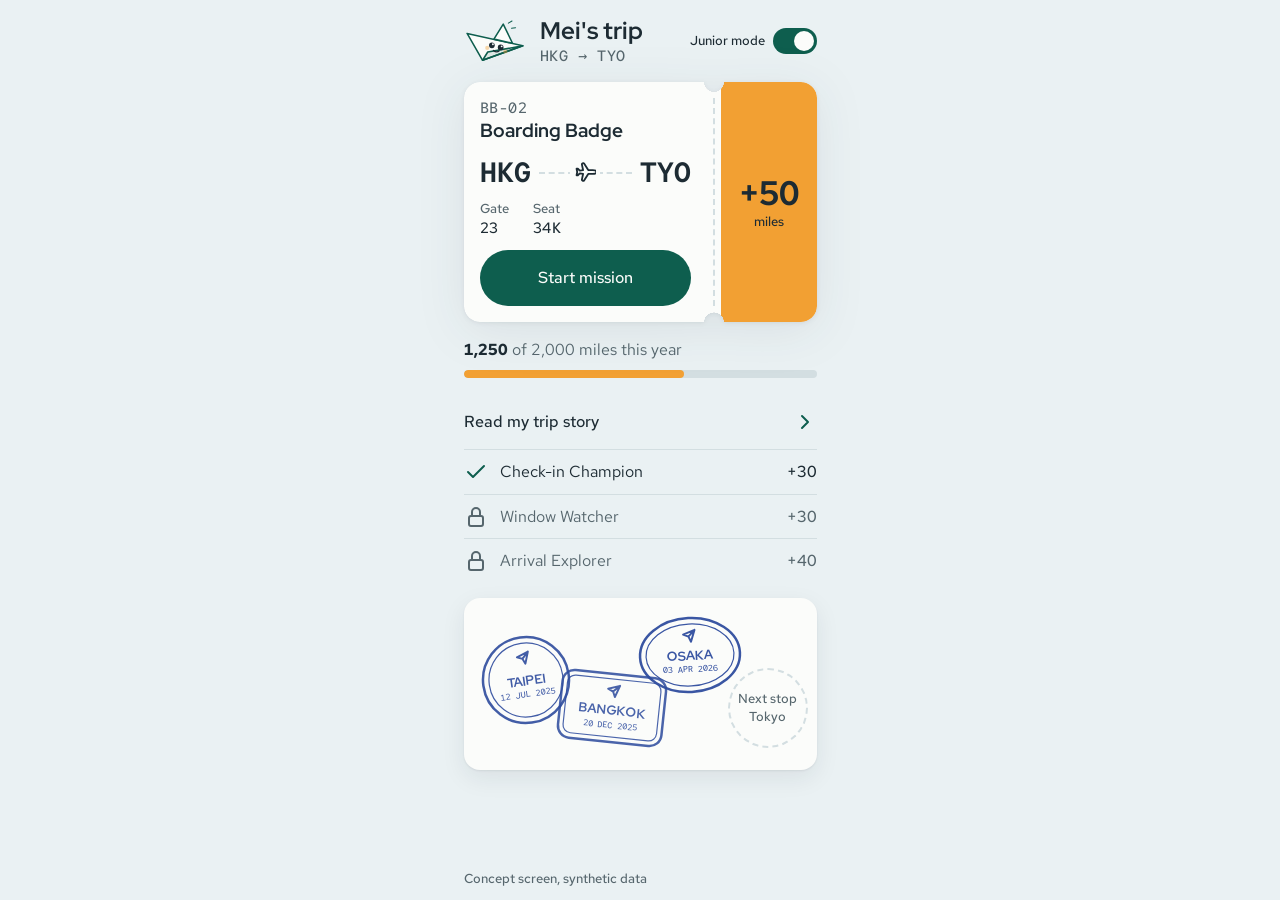
==== commit 338182c4: "design: home v2" ====
--- a/prototype/index.html
+++ b/prototype/index.html
@@ -5,8 +5,8 @@
   <meta name="viewport" content="width=device-width, initial-scale=1, viewport-fit=cover">
   <meta name="apple-mobile-web-app-capable" content="yes">
   <meta name="mobile-web-app-capable" content="yes">
-  <meta name="apple-mobile-web-app-status-bar-style" content="black-translucent">
-  <meta name="theme-color" content="#03110d">
+  <meta name="apple-mobile-web-app-status-bar-style" content="default">
+  <meta name="theme-color" content="#EAF1F3">
   <title>Little Explorers</title>
   <link rel="stylesheet" href="../shared/fonts.css">
   <link rel="stylesheet" href="../shared/tokens.css">
@@ -14,7 +14,7 @@
   <style>
     *, *::before, *::after { box-sizing: border-box; }
     html, body { overflow-x: hidden; }
-    h1, h2, p, ul, figure { margin: 0; }
+    h1, h2, p, ul, dl, dd, figure { margin: 0; }
     ul { padding: 0; list-style: none; }
     a { color: inherit; text-decoration: none; -webkit-tap-highlight-color: transparent; }
 
@@ -36,130 +36,126 @@
     @media (prefers-reduced-motion: reduce) { .slide-fwd, .slide-back { animation: none; } }
 
     /* Subtle pressed state on everything tappable */
-    .story-card, .btn-start, .btn-back, .btn-done, .switch { transition: transform .1s ease, background .2s ease; }
-    :is(.story-card, .btn-start, .btn-back, .btn-done, .switch):active { transform: scale(.97); }
+    .story-row, .btn-mission, .btn-back, .btn-done, .switch { transition: transform .1s ease, background .2s ease; }
+    :is(.story-row, .btn-mission, .btn-back, .btn-done, .switch):active { transform: scale(.97); }
     .btn-back:active { background: var(--color-border); }
-    [data-screen="home"]:not([hidden]) { display: flex; flex-direction: column; gap: 10px; }
-
-    /* Night-city hero background, fading into the page */
-    [data-screen="home"] { position: relative; }
-    [data-screen="home"] > * { position: relative; z-index: 1; }
-    [data-screen="home"] > .hero-bg {
-      position: absolute; z-index: 0; top: 0; left: 0; width: 100%; height: calc(340px + env(safe-area-inset-top, 0px));
-      -webkit-mask-image: linear-gradient(to bottom, #000 55%, transparent);
-              mask-image: linear-gradient(to bottom, #000 55%, transparent);
-    }
-
-    /* Header */
-    .hero { display: flex; flex-direction: column; gap: var(--space-2); padding-top: var(--space-2); }
-    .member-name { font-size: var(--fs-xl); font-weight: 800; color: var(--text-on-primary); text-shadow: 0 2px 8px rgba(0,0,0,.4); }
-    .mode-bar {
-      display: flex; align-items: center; gap: var(--space-3);
-      padding: var(--space-2) var(--space-2) var(--space-2) var(--space-4);
-      border-radius: var(--radius-pill);
-      background: rgba(0, 70, 58, .78); -webkit-backdrop-filter: blur(6px); backdrop-filter: blur(6px);
-      box-shadow: inset 0 0 0 1px rgba(255,255,255,.08);
-      color: var(--text-on-primary); font-size: var(--fs-md); font-weight: 700;
-    }
-    .mode-star { flex: none; }
-    #mode-label { flex: 1; }
-
-    /* Toggle switch */
+    /* ===== Home ===== */
+    [data-screen="home"] {
+      padding-left: max(var(--gutter), env(safe-area-inset-left, 0px));
+      padding-right: max(var(--gutter), env(safe-area-inset-right, 0px));
+    }
+    [data-screen="home"]:not([hidden]) { display: flex; flex-direction: column; gap: var(--space-4); min-height: 100svh; }
+    [data-screen="home"] .concept { margin-top: auto; }
+
+    .flight-data { font-family: var(--font-mono); font-size: var(--fs-flight); line-height: var(--lh-flight); font-weight: 500; letter-spacing: var(--tracking-flight); }
+    .sr-only { position: absolute; width: 1px; height: 1px; overflow: hidden; clip: rect(0 0 0 0); white-space: nowrap; }
+    .icon { flex: none; display: block; }
+
+    /* Header: Pip waving, trip name, junior mode */
+    .home-head { display: flex; align-items: center; gap: var(--space-3); }
+    .pip { flex: none; display: block; width: 64px; height: auto; }
+    .pip .body { fill: var(--paper); stroke: var(--jade); stroke-width: 3; stroke-linejoin: round; }
+    .pip .fold { fill: var(--jade-tint); stroke: var(--jade); stroke-width: 3; stroke-linejoin: round; }
+    .pip .cheek { fill: var(--miles); opacity: .4; }
+    .pip .eye, .pip .smile { fill: var(--ink); }
+    .pip .smile { fill: none; stroke: var(--ink); stroke-width: 2.4; stroke-linecap: round; }
+    .pip .glint { fill: var(--paper); }
+    .pip .tick { fill: none; stroke: var(--jade); stroke-width: 2; stroke-linecap: round; }
+    .home-title { flex: 1; min-width: 0; }
+    .home-title h1 { font-family: var(--font-display); font-size: var(--fs-title); line-height: var(--lh-title); font-weight: 700; color: var(--ink); }
+    .route { color: var(--ink-soft); }
+    .mode { flex: none; display: flex; align-items: center; gap: var(--space-2); font-size: var(--fs-small); line-height: var(--lh-small); font-weight: 500; }
+
     .switch {
-      flex: none; position: relative; width: 56px; height: 32px; padding: 0; border: 0; cursor: pointer;
-      border-radius: var(--radius-pill); background: rgba(255,255,255,.28);
-      transition: background .2s ease; -webkit-tap-highlight-color: transparent;
-    }
-    .switch .knob {
-      position: absolute; top: 3px; left: 3px; width: 26px; height: 26px; border-radius: 50%;
-      background: #fff; box-shadow: 0 1px 3px rgba(0,0,0,.3); transition: transform .2s ease;
-    }
-    .switch[aria-checked="true"] { background: var(--color-accent); }
-    .switch[aria-checked="true"] .knob { transform: translateX(24px); }
-    .switch:focus-visible { outline: 2px solid #fff; outline-offset: 2px; }
-
-    /* Junior mode off: dim the junior content */
-    /* Fade card contents, not cards, so the hero never shows through */
-    .miles-card, .story-card, .missions, .stamps { transition: filter .2s ease; }
-    :is(.miles-card, .story-card, .missions, .stamps) > * { transition: opacity .2s ease; }
-    .junior-off :is(.miles-card, .story-card, .missions, .stamps) { filter: grayscale(1); pointer-events: none; }
-    .junior-off :is(.miles-card, .story-card, .missions, .stamps) > * { opacity: .4; }
-    .junior-off .story-card { background: var(--color-border); color: var(--text-strong); box-shadow: none; }
-
-    /* Pip */
-    .companion { display: flex; justify-content: center; margin-top: calc(-1 * var(--space-1)); }
-    .pip { filter: drop-shadow(0 4px 10px rgba(0,0,0,.35)); }
-    .pip { display: block; width: 120px; height: auto; }
-
-    /* Cards */
-    .miles-card, .mission, .story-card { border-radius: var(--radius-md); }
-    .miles-card { background: var(--color-card); box-shadow: var(--shadow-card); padding: var(--space-3) var(--space-4); }
+      flex: none; position: relative; width: 44px; height: 26px; padding: 0; border: 0; cursor: pointer;
+      border-radius: var(--radius-pill); background: var(--line); -webkit-tap-highlight-color: transparent;
+    }
+    .switch .knob { position: absolute; top: 3px; left: 3px; width: 20px; height: 20px; border-radius: 50%; background: var(--paper); transition: transform .2s ease; }
+    .switch[aria-checked="true"] { background: var(--jade); }
+    .switch[aria-checked="true"] .knob { transform: translateX(18px); }
+    .switch:focus-visible { outline: 2px solid var(--jade); outline-offset: 2px; }
+
+    /* Boarding pass (hero). Notches are cut with a mask; the document shadow follows them via drop-shadow */
+    .pass-wrap { filter: drop-shadow(0 1px 2px rgba(29, 43, 51, .08)) drop-shadow(0 8px 24px rgba(29, 43, 51, .08)); }
+    .pass {
+      --stub: 96px; --notch: 10px; --tear-x: calc(100% - var(--stub) - 7px);
+      display: flex; background: var(--paper); border-radius: var(--radius-doc); overflow: hidden;
+      -webkit-mask:
+        radial-gradient(circle var(--notch) at var(--tear-x) 0, transparent 98%, #000) top / 100% 51% no-repeat,
+        radial-gradient(circle var(--notch) at var(--tear-x) 100%, transparent 98%, #000) bottom / 100% 51% no-repeat;
+              mask:
+        radial-gradient(circle var(--notch) at var(--tear-x) 0, transparent 98%, #000) top / 100% 51% no-repeat,
+        radial-gradient(circle var(--notch) at var(--tear-x) 100%, transparent 98%, #000) bottom / 100% 51% no-repeat;
+    }
+    .pass-main { flex: 1; min-width: 0; display: flex; flex-direction: column; gap: var(--space-3); padding: var(--space-4); }
+    .pass-code { color: var(--ink-soft); }
+    .pass-title { font-family: var(--font-display); font-size: var(--fs-heading); line-height: var(--lh-heading); font-weight: 700; color: var(--ink); }
+    .pass-route { display: flex; align-items: center; gap: var(--space-2); }
+    .airport { font-family: var(--font-mono); font-size: var(--fs-airport); line-height: var(--lh-airport); font-weight: 600; color: var(--ink); }
+    .route-line { flex: 1; display: flex; align-items: center; justify-content: center; position: relative; color: var(--ink); }
+    .route-line::before { content: ""; position: absolute; left: 0; right: 0; top: 50%; border-top: 2px dashed var(--line); }
+    .route-line .icon { position: relative; background: var(--paper); padding: 0 4px; box-sizing: content-box; }
+    .pass-seat { display: flex; gap: var(--space-5); margin: 0; }
+    .pass-seat dt { font-size: var(--fs-small); line-height: var(--lh-small); font-weight: 500; color: var(--ink-soft); }
+    .pass-seat dd { margin: 0; color: var(--ink); }
+    .btn-mission {
+      display: flex; align-items: center; justify-content: center; height: 56px; border-radius: var(--radius-pill);
+      background: var(--jade); color: var(--paper); font-weight: 500;
+    }
+    .btn-mission:active { background: var(--jade-pressed); }
+    .pass-done { display: flex; align-items: center; gap: var(--space-2); height: 56px; font-weight: 500; color: var(--ink); }
+    .pass-done .icon { color: var(--jade); }
+    .tear { flex: none; width: 0; margin: var(--space-4) 6px; border-left: 2px dashed var(--line); }
+    .pass-stub {
+      flex: none; width: var(--stub); display: flex; flex-direction: column; align-items: center; justify-content: center;
+      background: var(--miles); color: var(--ink);
+    }
+    .stub-num { font-family: var(--font-display); font-size: var(--fs-display); line-height: var(--lh-display); font-weight: 800; }
+    .stub-unit { font-size: var(--fs-small); line-height: var(--lh-small); font-weight: 500; }
+
+    /* Miles this year: no container */
+    .year-miles { display: flex; flex-direction: column; gap: var(--space-2); }
+    .year-line { color: var(--ink-soft); }
+    .year-line strong { color: var(--ink); font-weight: 700; }
+    .year-miles .progress { margin: 0; height: 8px; background: var(--line); }
+
+    /* Story link and missions: rows with Line dividers, no cards */
+    .story-row {
+      display: flex; align-items: center; justify-content: space-between; min-height: 56px;
+      font-weight: 500; color: var(--ink); border-bottom: 1px solid var(--line);
+    }
+    .story-row .icon { color: var(--jade); }
+    .mission-rows li { display: flex; align-items: center; gap: var(--space-3); min-height: 44px; }
+    .mission-rows li + li { border-top: 1px solid var(--line); }
+    .row-title { flex: 1; min-width: 0; }
+    .row-reward { font-weight: 500; }
+    .row--done .icon { color: var(--jade); }
+    .row--locked { color: var(--ink-soft); }
+
+    /* Passport page: staggered, rotated, overlapping stamps */
+    .passport { position: relative; height: 172px; background: var(--paper); border-radius: var(--radius-doc); box-shadow: var(--shadow-doc); overflow: hidden; }
+    .stamp { position: absolute; color: var(--stamp); overflow: visible; }
+    .stamp-city { font-family: var(--font-display); font-size: 13px; font-weight: 700; fill: currentColor; }
+    .stamp-date { font-family: var(--font-mono); font-size: 8.5px; font-weight: 500; fill: currentColor; }
+    .stamp-next {
+      position: absolute; display: flex; flex-direction: column; align-items: center; justify-content: center;
+      border: 2px dashed var(--line); border-radius: 50%; color: var(--ink-soft);
+      font-size: var(--fs-small); line-height: var(--lh-small); font-weight: 500; text-align: center;
+    }
+
+    /* Junior mode off: grey out, never fade text below ink-soft */
+    .junior-off .pass-wrap { filter: grayscale(1) drop-shadow(0 1px 2px rgba(29, 43, 51, .08)) drop-shadow(0 8px 24px rgba(29, 43, 51, .08)); }
+    .junior-off :is(.year-miles, .trip-list, .passport) { filter: grayscale(1); }
+    .junior-off :is(.pass-wrap, .year-miles, .trip-list, .passport) { pointer-events: none; }
+
+    /* Shared miles summary (mission screen) */
+    .miles-card { border-radius: var(--radius-md); background: var(--color-card); box-shadow: var(--shadow-card); padding: var(--space-3) var(--space-4); }
     .miles-line { font-size: var(--fs-md); color: var(--text-muted); line-height: 1.4; }
     .miles-line strong { font-size: var(--fs-xl); font-weight: 800; color: var(--text-strong); margin-right: 2px; }
     .progress { margin-top: var(--space-3); height: 10px; border-radius: var(--radius-pill); background: var(--color-bg); overflow: hidden; }
     .progress-fill { height: 100%; border-radius: inherit; background: var(--color-accent); }
 
-    .story-card {
-      position: relative; display: block;
-      background: var(--color-primary); color: var(--text-on-primary);
-      padding: var(--space-4) var(--space-6) var(--space-4) var(--space-4);
-      box-shadow: var(--shadow-card);
-    }
-    .story-card::after {
-      content: ""; position: absolute; right: var(--space-4); top: 50%;
-      width: 10px; height: 10px; border: solid currentColor; border-width: 0 2.5px 2.5px 0;
-      transform: translateY(-50%) rotate(-45deg);
-    }
-    .story-card:active { background: var(--color-primary-dark); }
-    .story-card h2 { font-size: var(--fs-lg); font-weight: 700; }
-    .story-card p { font-size: var(--fs-md); opacity: .9; margin-top: 2px; }
-
-    /* Section headings */
-    .missions h2, .stamps h2 { font-size: var(--fs-md); font-weight: 700; color: var(--text-strong); margin-bottom: var(--space-2); }
-
-    /* Missions */
-    .mission-list { display: flex; flex-direction: column; gap: var(--space-2); }
-    .mission {
-      display: flex; align-items: center; gap: var(--space-3);
-      min-height: 52px; padding: var(--space-2) var(--space-3);
-      background: var(--color-card); border: 2px solid transparent;
-    }
-    .mission .icon { flex: none; }
-    .mission-body { flex: 1; min-width: 0; display: flex; flex-direction: column; }
-    .mission-title { font-size: var(--fs-md); font-weight: 600; color: var(--text-strong); }
-    .mission-reward { font-size: var(--fs-md); color: var(--text-muted); }
-
-    .mission--done { background: transparent; border-color: var(--color-border); }
-    .mission--done .icon { color: var(--color-primary); }
-    .mission--done .mission-title { color: var(--text-muted); }
-
-    .mission--ready { background: var(--color-accent-soft); border-color: var(--color-accent); box-shadow: var(--shadow-card); }
-    .mission--ready .mission-title { font-weight: 700; }
-    .mission--ready .mission-reward { color: var(--text-on-accent); font-weight: 600; }
-    .btn-start {
-      flex: none; font-size: var(--fs-md); font-weight: 700;
-      background: var(--color-primary); color: var(--text-on-primary);
-      padding: var(--space-2) var(--space-4); border-radius: var(--radius-pill);
-    }
-    .btn-start:active { background: var(--color-primary-dark); }
-
-    .mission--locked { background: transparent; border-color: var(--color-border); opacity: .55; }
-    .mission--locked .icon { color: var(--text-muted); }
-
-    /* Stamps */
-    .stamp-row { display: grid; grid-template-columns: repeat(4, 1fr); gap: var(--space-2); }
-    .stamp { display: flex; flex-direction: column; align-items: center; gap: var(--space-1); }
-    .stamp-icon { width: 52px; height: 52px; overflow: visible; }
-    .stamp-icon circle { stroke: url(#gold); stroke-width: 3; }
-    .stamp--collected .stamp-icon { filter: drop-shadow(0 2px 4px rgba(184,116,26,.35)); }
-    .stamp--collected .stamp-icon circle { fill: var(--color-primary); }
-    .stamp--collected .stamp-icon path { fill: var(--text-on-primary); }
-    .stamp--open .stamp-icon circle { fill: none; stroke-dasharray: 5 3.5; }
-    .stamp--open .stamp-icon path { fill: var(--color-primary-soft); }
-    .stamp-city { font-size: var(--fs-md); color: var(--text-strong); }
-    .stamp--open .stamp-city { color: var(--text-muted); }
-
-    .concept { text-align: center; font-size: var(--fs-sm); color: var(--text-muted); }
+    .concept { font-size: var(--fs-small); line-height: var(--lh-small); font-weight: 500; color: var(--ink-soft); }
 
     /* Story */
     [data-screen="story"]:not([hidden]),
@@ -210,71 +206,78 @@
 
   <!-- ===== #home ===== -->
   <section data-screen="home" hidden>
-    <svg class="hero-bg" viewBox="0 0 393 340" preserveAspectRatio="xMidYMin slice" aria-hidden="true">
-      <defs>
-        <linearGradient id="sky" x1="0" y1="0" x2="0" y2="1">
-          <stop offset="0" stop-color="#03110d"/>
-          <stop offset=".55" stop-color="#0a3129"/>
-          <stop offset="1" stop-color="#14503f"/>
-        </linearGradient>
-      </defs>
-      <rect width="393" height="340" fill="url(#sky)"/>
-      <g class="stars" fill="#fdeed6"></g>
-      <circle cx="338" cy="46" r="15" fill="#fdeed6" opacity=".95"/>
-      <circle cx="346" cy="40" r="13" fill="#03130e"/>
-      <g fill="none" stroke="#cfe8e0" stroke-width="1.4" stroke-linejoin="round" opacity=".6">
-        <path d="M196 34 l22 -4 l-14 10 z"/>
-      </g>
-      <g class="city"></g>
-    </svg>
-
-    <header class="hero">
-      <h1 class="member-name" data-bind="member.name"></h1>
-      <div class="mode-bar">
-        <svg class="mode-star" viewBox="0 0 24 24" width="22" height="22" aria-hidden="true"><path d="M12 2.5l2.9 6.1 6.6.8-4.9 4.6 1.3 6.6L12 17.3l-5.9 3.3 1.3-6.6-4.9-4.6 6.6-.8z" fill="#f2a33a"/></svg>
+    <header class="home-head">
+      <!-- Pip waving: near wing lifted, two motion ticks -->
+      <svg class="pip" viewBox="0 -6 124 86" role="img">
+        <polygon class="body" points="6,22 114,46 36,74"/>
+        <polygon class="fold" points="36,74 114,46 46,58"/>
+        <polygon class="body" points="58,33 94,41 76,4"/>
+        <path class="tick" d="M86 2l7-4M92 12l8-1"/>
+        <circle class="cheek" cx="45" cy="50" r="4"/>
+        <circle class="cheek" cx="80" cy="57" r="4"/>
+        <circle class="eye" cx="54" cy="45" r="5.5"/>
+        <circle class="eye" cx="71" cy="49" r="5.5"/>
+        <circle class="glint" cx="56" cy="43" r="1.8"/>
+        <circle class="glint" cx="73" cy="47" r="1.8"/>
+        <path class="smile" d="M57 55 Q63 60 68 56"/>
+      </svg>
+      <div class="home-title">
+        <h1 data-bind="labels.tripTitle"></h1>
+        <p class="route flight-data"></p>
+      </div>
+      <div class="mode">
         <span id="mode-label" data-bind="labels.juniorMode"></span>
         <button class="switch" type="button" role="switch" aria-checked="true" aria-labelledby="mode-label"><span class="knob"></span></button>
       </div>
     </header>
 
-    <figure class="companion">
-      <svg class="pip" viewBox="0 0 120 90" width="120" role="img">
-        <polygon points="6,22 114,46 36,74" fill="#fff" stroke="#005d4b" stroke-width="3" stroke-linejoin="round"/>
-        <polygon points="36,74 114,46 46,58" fill="#cfe8e0" stroke="#005d4b" stroke-width="3" stroke-linejoin="round"/>
-        <circle cx="47" cy="52" r="4" fill="#fdeed6"/>
-        <circle cx="79" cy="56" r="4" fill="#fdeed6"/>
-        <circle cx="54" cy="43" r="6" fill="#0f2a24"/>
-        <circle cx="72" cy="47" r="6" fill="#0f2a24"/>
-        <circle cx="56" cy="41" r="2" fill="#fff"/>
-        <circle cx="74" cy="45" r="2" fill="#fff"/>
-        <path d="M57 53 Q63 59 69 55" fill="none" stroke="#0f2a24" stroke-width="2.4" stroke-linecap="round"/>
-      </svg>
-    </figure>
-
-    <section class="miles-card">
-      <p class="miles-line">
-        <strong data-bind="miles.before"></strong>
+    <div class="pass-wrap">
+      <article class="pass">
+        <div class="pass-main">
+          <div>
+            <p class="pass-code flight-data" data-bind="trip.missionCode"></p>
+            <h2 class="pass-title"></h2>
+          </div>
+          <div class="pass-route">
+            <span class="airport" data-bind="trip.from"></span>
+            <span class="route-line" aria-hidden="true">
+              <svg class="icon" viewBox="0 0 24 24" width="22" height="22" fill="none" stroke="currentColor" stroke-width="2" stroke-linecap="round" stroke-linejoin="round"><path transform="rotate(45 12 12)" d="M17.8 19.2 16 11l3.5-3.5C21 6 21.5 4 21 3c-1-.5-3 0-4.5 1.5L13 8 4.8 6.2c-.5-.1-.9.1-1.1.5l-.3.5c-.2.5-.1 1 .3 1.3L9 12l-2 3H4l-1 1 3 2 2 3 1-1v-3l3-2 3.5 5.3c.3.4.8.5 1.3.3l.5-.2c.4-.3.6-.7.5-1.2z"/></svg>
+            </span>
+            <span class="airport" data-bind="trip.to"></span>
+          </div>
+          <dl class="pass-seat">
+            <div><dt data-bind="labels.gate"></dt><dd class="flight-data" data-bind="trip.gate"></dd></div>
+            <div><dt data-bind="labels.seat"></dt><dd class="flight-data" data-bind="trip.seat"></dd></div>
+          </dl>
+          <div class="pass-action"></div>
+        </div>
+        <div class="tear" aria-hidden="true"></div>
+        <div class="pass-stub">
+          <span class="stub-num"></span>
+          <span class="stub-unit" data-bind="labels.milesUnit"></span>
+        </div>
+      </article>
+    </div>
+
+    <div class="year-miles">
+      <p class="year-line">
+        <strong class="year-count"></strong>
         <span data-bind="labels.milesOf"></span>
         <span data-bind="miles.annualCap"></span>
         <span data-bind="labels.milesThisYear"></span>
       </p>
       <div class="progress" role="progressbar" aria-valuemin="0"><div class="progress-fill"></div></div>
-    </section>
-
-    <a class="story-card" href="#story">
-      <h2 data-bind="labels.tripStory"></h2>
-      <p data-bind="trip.label"></p>
-    </a>
-
-    <section class="missions">
-      <h2 data-bind="labels.missionsTitle"></h2>
-      <ul class="mission-list"></ul>
-    </section>
-
-    <section class="stamps">
-      <h2 data-bind="labels.stampsTitle"></h2>
-      <ul class="stamp-row"></ul>
-    </section>
+    </div>
+
+    <div class="trip-list">
+      <a class="story-row" href="#story">
+        <span data-bind="labels.readStory"></span>
+        <svg class="icon" viewBox="0 0 24 24" width="24" height="24" fill="none" stroke="currentColor" stroke-width="2" stroke-linecap="round" stroke-linejoin="round" aria-hidden="true"><path d="m9 18 6-6-6-6"/></svg>
+      </a>
+      <ul class="mission-rows"></ul>
+    </div>
+
+    <div class="passport"></div>
 
     <p class="concept" data-bind="labels.concept"></p>
   </section>
@@ -363,12 +366,36 @@
   var D = window.DATA;
   var SCREENS = ["home", "story", "mission"];
 
+  function icon(paths) {
+    return '<svg class="icon" viewBox="0 0 24 24" width="24" height="24" fill="none" stroke="currentColor" stroke-width="2" stroke-linecap="round" stroke-linejoin="round" aria-hidden="true">' + paths + '</svg>';
+  }
   var ICONS = {
-    done: '<svg class="icon" viewBox="0 0 24 24" width="24" height="24" aria-hidden="true"><circle cx="12" cy="12" r="11" fill="currentColor"/><path d="M7 12.5l3.2 3.2L17 9" fill="none" stroke="#fff" stroke-width="2.4" stroke-linecap="round" stroke-linejoin="round"/></svg>',
-    locked: '<svg class="icon" viewBox="0 0 24 24" width="24" height="24" aria-hidden="true"><rect x="5" y="11" width="14" height="10" rx="2" fill="currentColor"/><path d="M8 11V8a4 4 0 0 1 8 0v3" fill="none" stroke="currentColor" stroke-width="2.2"/></svg>',
-    ready: '',
-    stamp: '<svg class="stamp-icon" viewBox="0 0 48 48" width="48" height="48" aria-hidden="true"><circle cx="24" cy="24" r="21"/><path d="M14 27l20-8-6 16-4-6z"/></svg>'
+    check: icon('<path d="M20 6 9 17l-5-5"/>'),
+    lock: icon('<rect x="5" y="11" width="14" height="10" rx="2"/><path d="M8 11V7a4 4 0 0 1 8 0v4"/>')
   };
+
+  // Passport layout: shape, position and ink per collected stamp (cycled), plus the next-stop slot
+  var STAMPS = [
+    { w: 92, h: 92, x: 16, y: 36, rot: -8, ink: .9, iconY: 17, cityY: 51, dateY: 63,
+      shape: '<circle cx="46" cy="46" r="43" stroke-width="2.5"/><circle cx="46" cy="46" r="37" stroke-width="1.2"/>' },
+    { w: 108, h: 72, x: 94, y: 74, rot: 6, ink: .86, iconY: 12, cityY: 43, dateY: 56,
+      shape: '<rect x="2" y="2" width="104" height="68" rx="12" stroke-width="2.5"/><rect x="7" y="7" width="94" height="58" rx="8" stroke-width="1.2"/>' },
+    { w: 104, h: 78, x: 174, y: 18, rot: -3, ink: .94, iconY: 13, cityY: 44, dateY: 56,
+      shape: '<ellipse cx="52" cy="39" rx="50" ry="37" stroke-width="2.5"/><ellipse cx="52" cy="39" rx="44" ry="31" stroke-width="1.2"/>' }
+  ];
+  var NEXT_SLOT = { size: 80, x: 264, y: 70 };
+
+  function stampSvg(s, spec) {
+    var cx = spec.w / 2;
+    return '<svg class="stamp" width="' + spec.w + '" height="' + spec.h + '" viewBox="0 0 ' + spec.w + ' ' + spec.h + '"' +
+      ' style="left:' + spec.x + 'px;top:' + spec.y + 'px;transform:rotate(' + spec.rot + 'deg);opacity:' + spec.ink + '"' +
+      ' role="img" aria-label="' + s.city + ', ' + s.date + '">' +
+      '<g fill="none" stroke="currentColor">' + spec.shape + '</g>' +
+      '<g transform="translate(' + (cx - 7) + ' ' + spec.iconY + ') scale(.58)" fill="none" stroke="currentColor" stroke-width="3.4" stroke-linecap="round" stroke-linejoin="round"><path d="M22 2 11 13M22 2l-7 20-4-9-9-4z"/></g>' +
+      '<text class="stamp-city" x="' + cx + '" y="' + spec.cityY + '" text-anchor="middle">' + s.city.toUpperCase() + '</text>' +
+      '<text class="stamp-date" x="' + cx + '" y="' + spec.dateY + '" text-anchor="middle">' + s.date + '</text>' +
+      '</svg>';
+  }
 
   function get(path) {
     return path.split(".").reduce(function (o, k) { return o == null ? o : o[k]; }, D);
@@ -399,87 +426,59 @@
 
   // Set once the boarding mission screen has been shown
   var boardingDone = false;
+  // The mission shown on the boarding pass: the one that is ready on this trip
+  var passMission = D.missions.filter(function (m) { return m.status === "ready"; })[0];
 
   function renderHome() {
     var root = document.querySelector('[data-screen="home"]');
     bind(root);
 
     root.querySelector(".pip").setAttribute("aria-label", D.companion.name);
+    root.querySelector(".route").textContent = D.trip.from + " → " + D.trip.to;
 
     var miles = boardingDone ? D.miles.after : D.miles.before;
-    root.querySelector('.miles-line strong').textContent = fmt(miles);
+    root.querySelector(".year-count").textContent = fmt(miles);
     setMiles(root, miles);
 
-    var list = root.querySelector(".mission-list");
+    // Boarding pass
+    root.querySelector(".pass").setAttribute("aria-label", D.labels.boardingPass);
+    root.querySelector(".pass-title").textContent = passMission.title;
+    root.querySelector(".stub-num").textContent = "+" + fmt(passMission.reward);
+    var action = root.querySelector(".pass-action");
+    action.innerHTML = "";
+    if (boardingDone) {
+      action.className = "pass-action pass-done";
+      action.innerHTML = ICONS.check;
+      action.appendChild(el("span", null, D.labels.missionComplete));
+    } else {
+      action.className = "pass-action";
+      var btn = el("a", "btn-mission", D.labels.startMission);
+      btn.href = "#mission";
+      action.appendChild(btn);
+    }
+
+    // Other trip missions as plain rows
+    var list = root.querySelector(".mission-rows");
     list.innerHTML = "";
     D.missions.forEach(function (m) {
-      var status = boardingDone && m.id === "boarding" ? "done" : m.status;
-      var li = el("li", "mission mission--" + status);
-      li.innerHTML = ICONS[status] || "";
-      var body = el("div", "mission-body");
-      body.appendChild(el("span", "mission-title", m.title));
-      body.appendChild(el("span", "mission-reward", "+" + m.reward + " " + D.labels.milesUnit));
-      li.appendChild(body);
-      if (status === "ready") {
-        var btn = el("a", "btn-start", D.labels.start);
-        btn.href = "#mission";
-        li.appendChild(btn);
-      }
+      if (m === passMission) return;
+      var li = el("li", "row--" + m.status);
+      li.innerHTML = m.status === "done" ? ICONS.check : ICONS.lock;
+      li.appendChild(el("span", "row-title", m.title));
+      if (m.status === "locked") li.appendChild(el("span", "sr-only", D.labels.locked));
+      li.appendChild(el("span", "row-reward", "+" + fmt(m.reward)));
       list.appendChild(li);
     });
 
-    var row = root.querySelector(".stamp-row");
-    row.innerHTML = "";
+    // Passport page
+    var page = root.querySelector(".passport");
+    var html = "", n = 0;
     D.stamps.forEach(function (s) {
-      var li = el("li", "stamp " + (s.collected ? "stamp--collected" : "stamp--open"));
-      li.innerHTML = ICONS.stamp;
-      li.appendChild(el("span", "stamp-city", s.city));
-      row.appendChild(li);
+      if (s.collected) { html += stampSvg(s, STAMPS[n % STAMPS.length]); n++; return; }
+      html += '<div class="stamp-next" style="left:' + NEXT_SLOT.x + 'px;top:' + NEXT_SLOT.y + 'px;width:' + NEXT_SLOT.size + 'px;height:' + NEXT_SLOT.size + 'px">' +
+        '<span>' + D.labels.nextStop + '</span><span>' + s.city + '</span></div>';
     });
-  }
-
-  // Night-city skyline: deterministic pseudo-random so every load looks the same
-  function drawCity() {
-    var svg = document.querySelector(".hero-bg");
-    if (!svg || svg.getAttribute("data-drawn")) return;
-    var seed = 7;
-    function rnd() { seed = (seed * 16807) % 2147483647; return seed / 2147483647; }
-    var NS = "http://www.w3.org/2000/svg";
-    function add(parent, tag, attrs) {
-      var n = document.createElementNS(NS, tag);
-      for (var k in attrs) n.setAttribute(k, attrs[k]);
-      parent.appendChild(n);
-      return n;
-    }
-
-    var stars = svg.querySelector(".stars");
-    for (var i = 0; i < 26; i++) {
-      add(stars, "circle", { cx: (rnd() * 393).toFixed(1), cy: (rnd() * 150).toFixed(1),
-        r: (0.5 + rnd() * 1.1).toFixed(2), opacity: (0.35 + rnd() * 0.6).toFixed(2) });
-    }
-
-    var city = svg.querySelector(".city");
-    [{ fill: "#0e3a31", base: 190, spread: 70, lit: 0.18 },
-     { fill: "#05201a", base: 230, spread: 80, lit: 0.3 }].forEach(function (layer) {
-      var g = add(city, "g", { fill: layer.fill });
-      var x = -6;
-      while (x < 393) {
-        var w = 18 + Math.floor(rnd() * 26);
-        var top = layer.base + Math.floor(rnd() * layer.spread) - layer.spread / 2;
-        add(g, "rect", { x: x, y: top, width: w, height: 340 - top });
-        if (rnd() < 0.15) add(g, "rect", { x: x + w / 2 - 1, y: top - 14, width: 2, height: 14 });
-        for (var wy = top + 6; wy < 330; wy += 9) {
-          for (var wx = x + 4; wx < x + w - 5; wx += 7) {
-            if (rnd() < layer.lit) {
-              add(g, "rect", { x: wx, y: wy, width: 3, height: 4,
-                fill: rnd() < 0.7 ? "#f2a33a" : "#fdeed6", opacity: (0.5 + rnd() * 0.5).toFixed(2) });
-            }
-          }
-        }
-        x += w + 1;
-      }
-    });
-    svg.setAttribute("data-drawn", "1");
+    page.innerHTML = html;
   }
 
   function renderStory() {
@@ -544,7 +543,7 @@
       if (on && slide) { void s.offsetWidth; s.classList.add(slide); }
     });
     cancelAnimationFrame(countFrame);
-    if (name === "home") { drawCity(); renderHome(); applyJunior(); }
+    if (name === "home") { renderHome(); applyJunior(); }
     if (name === "story") renderStory();
     if (name === "mission") renderMission();
     window.scrollTo(0, 0);
